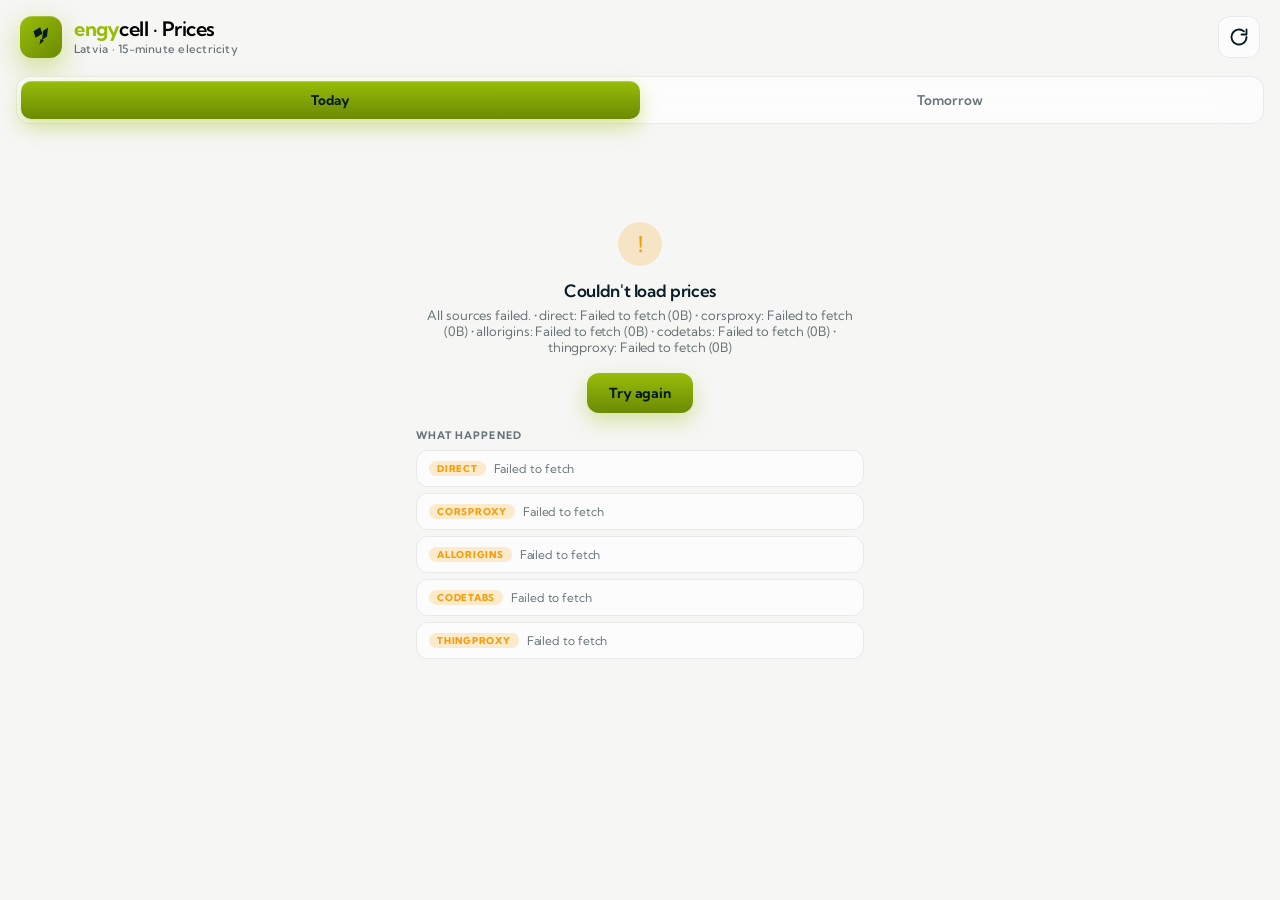
==== docs/index.html @ 6e105265 "Restore the green — stronger central glow and top green radial Boosts the brand-green radial gradien" ====
<!doctype html>
<html lang="en">
<head>
  <meta charset="utf-8">
  <meta name="viewport" content="width=device-width, initial-scale=1, viewport-fit=cover">
  <meta name="theme-color" content="#071C23">
  <meta name="apple-mobile-web-app-capable" content="yes">
  <meta name="apple-mobile-web-app-title" content="EngyCell">
  <meta name="apple-mobile-web-app-status-bar-style" content="black-translucent">
  <meta http-equiv="Cache-Control" content="no-cache">
  <link rel="manifest" href="manifest.webmanifest">
  <link rel="apple-touch-icon" href="icon-180.png">
  <link rel="icon" href="icon.svg" type="image/svg+xml">
  <link rel="preconnect" href="https://fonts.googleapis.com">
  <link rel="preconnect" href="https://fonts.gstatic.com" crossorigin>
  <link href="https://fonts.googleapis.com/css2?family=Kumbh+Sans:wght@400;500;600;700&display=swap" rel="stylesheet">
  <link rel="stylesheet" href="styles.css?v=13">
  <title>EngyCell Prices · Latvia electricity</title>
</head>
<body class="app-entering">
  <div class="bg">
    <div class="orb orb-a"></div>
    <div class="orb orb-b"></div>
    <div class="orb orb-c"></div>
    <svg class="wires" viewBox="0 0 1440 900" preserveAspectRatio="xMidYMid slice" aria-hidden="true">
      <g fill="none" stroke-linecap="square" stroke-linejoin="miter">
        <path class="wire-track" pathLength="1000" d="M -40 140 H 180 V 220 H 400 V 160 H 640 V 260 H 880 V 180 H 1140 V 280 H 1480"/>
        <path class="wire-pulse" pathLength="1000" d="M -40 140 H 180 V 220 H 400 V 160 H 640 V 260 H 880 V 180 H 1140 V 280 H 1480" style="--dur:11s;--delay:0s;"/>

        <path class="wire-track" pathLength="1000" d="M -40 360 H 140 V 300 H 380 V 420 H 620 V 340 H 900 V 440 H 1160 V 380 H 1480"/>
        <path class="wire-pulse" pathLength="1000" d="M -40 360 H 140 V 300 H 380 V 420 H 620 V 340 H 900 V 440 H 1160 V 380 H 1480" style="--dur:14s;--delay:-5s;"/>

        <path class="wire-track" pathLength="1000" d="M -40 560 H 220 V 480 H 460 V 620 H 720 V 520 H 980 V 640 H 1240 V 560 H 1480"/>
        <path class="wire-pulse" pathLength="1000" d="M -40 560 H 220 V 480 H 460 V 620 H 720 V 520 H 980 V 640 H 1240 V 560 H 1480" style="--dur:9s;--delay:-3s;"/>

        <path class="wire-track" pathLength="1000" d="M -40 760 H 280 V 820 H 520 V 680 H 800 V 820 H 1060 V 720 H 1320 V 820 H 1480"/>
        <path class="wire-pulse" pathLength="1000" d="M -40 760 H 280 V 820 H 520 V 680 H 800 V 820 H 1060 V 720 H 1320 V 820 H 1480" style="--dur:13s;--delay:-7s;"/>

        <path class="wire-track" pathLength="1000" d="M 60 -40 V 140"/>
        <path class="wire-track" pathLength="1000" d="M 880 180 V 440"/>
        <path class="wire-track" pathLength="1000" d="M 460 620 V 940"/>
        <path class="wire-track" pathLength="1000" d="M 1160 380 V 940"/>
      </g>
    </svg>
    <div class="grain"></div>
  </div>

  <header class="top">
    <div class="brand">
      <div class="logo-mark" aria-hidden="true">
        <!-- engycell-inspired mark: lightning bolt + turbine blade -->
        <svg viewBox="0 0 24 24" xmlns="http://www.w3.org/2000/svg">
          <!-- turbine / blade element (left) -->
          <path d="M4.5 6.2 L11.2 2.2 L13.3 8.8 L6.6 12.8 Z" fill="#071C23"/>
          <!-- bolt element (right, offset) -->
          <path d="M14 6 L19 2.4 L18 11.4 L13 15 Z" fill="#071C23"/>
          <!-- small accent triangle (tail) -->
          <path d="M11.6 14 L15 15.8 L10.5 19.6 Z" fill="#071C23"/>
        </svg>
      </div>
      <div class="brand-text">
        <h1><span class="brand-accent">engy</span>cell · Prices</h1>
        <p class="subtitle">Latvia · 15-minute electricity</p>
      </div>
    </div>
    <button id="refresh" class="icon-btn" aria-label="Refresh">
      <svg viewBox="0 0 24 24" width="20" height="20" fill="none" stroke="currentColor" stroke-width="2.2" stroke-linecap="round" stroke-linejoin="round"><path d="M21 12a9 9 0 1 1-3-6.7"/><path d="M21 3v6h-6"/></svg>
    </button>
  </header>

  <div class="segmented" role="tablist">
    <div class="seg-thumb" id="seg-thumb"></div>
    <button class="seg active" data-day="today" role="tab" aria-selected="true">Today</button>
    <button class="seg" data-day="tomorrow" role="tab" aria-selected="false">Tomorrow</button>
  </div>

  <main id="app">
    <div id="loading" class="state">
      <div class="spinner"></div>
      <p class="state-title">Loading prices</p>
      <p id="loading-msg" class="state-sub"></p>
    </div>

    <div id="error" class="state hidden">
      <div class="state-icon">!</div>
      <p class="state-title">Couldn't load prices</p>
      <p id="error-msg" class="state-sub"></p>
      <button id="retry" class="btn">Try again</button>
      <div id="diag" class="diag"></div>
    </div>

    <div id="content" class="hidden fade-in">
      <section class="hero">
        <div class="hero-top">
          <span class="pill" id="hero-pill">—</span>
          <span class="hero-label" id="hero-label">Right now</span>
        </div>
        <div class="hero-num">
          <span class="hero-value" id="hero-value">—</span>
          <span class="hero-unit">¢/kWh</span>
        </div>
        <div class="hero-meta">
          <span id="hero-sub" class="hero-time">—</span>
          <span id="hero-delta" class="hero-delta"></span>
        </div>
        <svg id="hero-spark" class="hero-spark" viewBox="0 0 340 60" preserveAspectRatio="none" aria-hidden="true"></svg>
      </section>

      <section id="insight" class="insight hidden">
        <div class="insight-icon" id="insight-icon">🌿</div>
        <div class="insight-text">
          <div class="insight-title" id="insight-title"></div>
          <div class="insight-sub" id="insight-sub"></div>
        </div>
      </section>

      <section class="stats">
        <div class="stat lo">
          <div class="stat-head"><span class="stat-dot"></span> Cheapest</div>
          <div class="stat-value" id="stat-lo">—</div>
          <div class="stat-sub" id="stat-lo-sub"></div>
        </div>
        <div class="stat hi">
          <div class="stat-head"><span class="stat-dot"></span> Priciest</div>
          <div class="stat-value" id="stat-hi">—</div>
          <div class="stat-sub" id="stat-hi-sub"></div>
        </div>
      </section>

      <section class="card chart-card">
        <div class="card-head">
          <h3>15-minute bars</h3>
          <div class="legend">
            <span>👑 cheapest</span>
            <span>🔥 priciest</span>
          </div>
        </div>
        <svg id="chart" viewBox="0 0 640 280" preserveAspectRatio="xMidYMid meet" role="img" aria-label="Price chart"></svg>
      </section>

      <section class="card list-card">
        <div class="card-head">
          <h3>Every 15-minute slot</h3>
          <span class="count" id="slot-count"></span>
        </div>
        <div id="list" class="list"></div>
      </section>

      <p class="updated" id="updated"></p>
    </div>
  </main>
  <script src="app.js?v=13" defer></script>
</body>
</html>
---- docs/styles.css ----
/* ------------------------------------------------------------------
   engycell · Volts — premium mobile UI
   Palette: #EEEEEE off-white / #98BD09 vivid green /
            #071C23 deep teal / #03413C secondary teal
   Type: Kumbh Sans (Regular 400 / Semibold 600 / Bold 700)
   ------------------------------------------------------------------ */

:root {
  color-scheme: dark light;

  /* --- Dark is the brand default (matches Engycell comms) --- */
  --bg-0: #030F14;              /* 1 shade deeper than #071C23 for depth */
  --bg-1: #071C23;              /* primary dark teal */
  --bg-2: #03413C;              /* secondary deep teal */
  --text: #EEEEEE;
  --text-strong: #FFFFFF;
  --muted: rgba(238, 238, 238, 0.58);
  --muted-2: rgba(238, 238, 238, 0.32);
  --hair: rgba(238, 238, 238, 0.08);

  --brand:      #98BD09;        /* vivid green */
  --brand-2:    #B7D910;        /* a touch brighter for glow */
  --brand-dim:  #6B8A04;        /* deeper green for hover / borders */
  --brand-soft: rgba(152, 189, 9, 0.14);
  --brand-glow: rgba(152, 189, 9, 0.45);

  --teal:       #03413C;
  --teal-soft:  rgba(3, 65, 60, 0.35);

  /* "Priciest" signal — amber that still feels Engycell */
  --warn:       #F59E0B;
  --warn-2:     #FBBF24;
  --warn-soft:  rgba(245, 158, 11, 0.16);
  --warn-glow:  rgba(245, 158, 11, 0.45);

  --card: rgba(238, 238, 238, 0.04);
  --card-strong: rgba(238, 238, 238, 0.08);
  --card-border: rgba(238, 238, 238, 0.09);
  --shadow-card: 0 10px 40px rgba(0, 0, 0, 0.45),
                 0 1px 0 rgba(238, 238, 238, 0.05) inset;
  --shadow-hero: 0 24px 80px rgba(152, 189, 9, 0.18);

  --brand-grad:   linear-gradient(135deg, #98BD09 0%, #B7D910 55%, #EEEEEE 120%);
  --brand-grad-2: linear-gradient(135deg, #98BD09 0%, #03413C 100%);
  --brand-grad-3: linear-gradient(180deg, #98BD09 0%, #6B8A04 100%);
  --hero-grad:    linear-gradient(180deg, #B7D910 0%, #98BD09 60%, #6B8A04 100%);

  --orb-a: rgba(152, 189, 9, 0.38);
  --orb-b: rgba(3, 65, 60, 0.85);
  --orb-c: rgba(152, 189, 9, 0.22);
  --grain-opacity: 0.05;
}

@media (prefers-color-scheme: light) {
  :root {
    --bg-0: #EEEEEE;
    --bg-1: #F6F6F4;
    --bg-2: #DDE1D2;
    --text: #071C23;
    --text-strong: #000000;
    --muted: rgba(7, 28, 35, 0.6);
    --muted-2: rgba(7, 28, 35, 0.32);
    --hair: rgba(7, 28, 35, 0.08);

    --brand-soft: rgba(152, 189, 9, 0.18);
    --warn-soft: rgba(245, 158, 11, 0.2);

    --card: rgba(255, 255, 255, 0.7);
    --card-strong: rgba(255, 255, 255, 0.9);
    --card-border: rgba(7, 28, 35, 0.08);
    --shadow-card: 0 10px 30px rgba(7, 28, 35, 0.08),
                   0 1px 0 rgba(255, 255, 255, 0.7) inset;
    --shadow-hero: 0 20px 60px rgba(152, 189, 9, 0.25);

    --orb-a: rgba(152, 189, 9, 0.35);
    --orb-b: rgba(3, 65, 60, 0.25);
    --orb-c: rgba(152, 189, 9, 0.2);
    --grain-opacity: 0.025;
  }
}

/* ------------------------------------------------------------------
   Reset & base
   ------------------------------------------------------------------ */
* { box-sizing: border-box; -webkit-tap-highlight-color: transparent; }
html, body { margin: 0; padding: 0; min-height: 100%; }
html { background: var(--bg-1); }

body {
  font-family: "Kumbh Sans", -apple-system, BlinkMacSystemFont, "SF Pro Text",
               system-ui, sans-serif;
  font-weight: 400;
  color: var(--text);
  background: var(--bg-1);
  padding: env(safe-area-inset-top) env(safe-area-inset-right)
           env(safe-area-inset-bottom) env(safe-area-inset-left);
  -webkit-font-smoothing: antialiased;
  min-height: 100vh;
  overflow-x: hidden;
  letter-spacing: -0.005em;
}

h1, h2, h3, p { margin: 0; }
button { font: inherit; color: inherit; font-family: inherit; }

/* ------------------------------------------------------------------
   Animated background — Engycell green on deep teal
   ------------------------------------------------------------------ */
.bg {
  position: fixed; inset: 0;
  z-index: -1;
  overflow: hidden;
  background:
    radial-gradient(900px 500px at 20% -10%, rgba(152, 189, 9, 0.22), transparent 70%),
    radial-gradient(1300px 1100px at 50% 45%, rgba(152, 189, 9, 0.32), transparent 65%),
    radial-gradient(1100px 700px at 110% -10%, rgba(3, 65, 60, 0.55), transparent 60%),
    radial-gradient(1000px 800px at -10% 110%, rgba(152, 189, 9, 0.30), transparent 60%),
    var(--bg-1);
}
@media (prefers-color-scheme: light) {
  .bg {
    background:
      radial-gradient(1200px 900px at 50% 45%, rgba(152, 189, 9, 0.14), transparent 65%),
      radial-gradient(1100px 700px at 110% -10%, rgba(152, 189, 9, 0.18), transparent 60%),
      radial-gradient(900px 600px at -10% 110%, rgba(3, 65, 60, 0.10), transparent 60%),
      var(--bg-1);
  }
}

.orb {
  position: absolute;
  border-radius: 50%;
  filter: blur(90px);
  will-change: transform;
}
.orb-a { width: 460px; height: 460px; background: var(--orb-a); top: -100px; left: -140px; animation: drift 28s ease-in-out infinite; }
.orb-b { width: 380px; height: 380px; background: var(--orb-b); top: 18%; right: -160px; animation: drift 36s ease-in-out infinite reverse; }
.orb-c { width: 540px; height: 540px; background: var(--orb-c); bottom: -240px; left: 15%; animation: drift 44s ease-in-out infinite; }

@keyframes drift {
  0%, 100% { transform: translate(0, 0) scale(1); }
  50%      { transform: translate(40px, -50px) scale(1.10); }
}

.grain {
  position: absolute; inset: 0; pointer-events: none;
  opacity: var(--grain-opacity);
  background-image: url("data:image/svg+xml;utf8,<svg xmlns='http://www.w3.org/2000/svg' width='180' height='180'><filter id='n'><feTurbulence type='fractalNoise' baseFrequency='0.9' stitchTiles='stitch'/></filter><rect width='100%25' height='100%25' filter='url(%23n)'/></svg>");
  mix-blend-mode: overlay;
}

/* Electricity wires — angular circuit-trace lines with current flowing through */
.wires {
  position: absolute; inset: 0;
  width: 100%; height: 100%;
  pointer-events: none;
  opacity: 1;
}
.wire-track {
  stroke: rgba(183, 217, 16, 0.50);
  stroke-width: 2;
}
@media (prefers-color-scheme: light) {
  .wire-track { stroke: rgba(3, 65, 60, 0.38); stroke-width: 1.6; }
}
.wire-pulse {
  stroke: #E8FF42;
  stroke-width: 3.6;
  /* Two bright segments per cycle, widely spaced, so a pulse is visible
     somewhere on every wire most of the time. */
  stroke-dasharray: 40 460 40 460;
  filter: drop-shadow(0 0 9px rgba(232, 255, 66, 1))
          drop-shadow(0 0 22px rgba(152, 189, 9, 0.85));
  animation: wire-flow var(--dur, 12s) linear infinite;
  animation-delay: var(--delay, 0s);
  will-change: stroke-dashoffset;
}
@keyframes wire-flow {
  from { stroke-dashoffset: 1000; }
  to   { stroke-dashoffset: 0; }
}
@media (prefers-reduced-motion: reduce) {
  .wire-pulse { animation: none; stroke-dashoffset: 500; }
}

/* ------------------------------------------------------------------
   Launch animation — short logo pop + wire energize sweep
   ------------------------------------------------------------------ */
body.app-entering .logo-mark {
  animation: logoPop 560ms cubic-bezier(.22,1.3,.36,1) both;
}
body.app-entering .brand-text {
  animation: brandSlide 500ms cubic-bezier(.2,.7,.2,1) 120ms both;
}
body.app-entering .wire-pulse {
  animation:
    wire-energize 700ms cubic-bezier(.22,.9,.2,1) both,
    wire-flow var(--dur, 12s) linear 700ms infinite;
}
body.app-entering .segmented,
body.app-entering main {
  animation: contentRise 500ms cubic-bezier(.2,.7,.2,1) 200ms both;
}
@keyframes logoPop {
  0%   { opacity: 0; transform: scale(.5) rotate(-8deg); filter: brightness(1.8); }
  60%  { opacity: 1; transform: scale(1.08) rotate(2deg); filter: brightness(1.3); }
  100% { opacity: 1; transform: scale(1) rotate(0); filter: brightness(1); }
}
@keyframes brandSlide {
  from { opacity: 0; transform: translateX(-10px); }
  to   { opacity: 1; transform: translateX(0); }
}
@keyframes contentRise {
  from { opacity: 0; transform: translateY(10px); }
  to   { opacity: 1; transform: translateY(0); }
}
@keyframes wire-energize {
  from { stroke-dashoffset: 1000; opacity: 0; }
  30%  { opacity: 1; }
  to   { stroke-dashoffset: 0; opacity: 1; }
}
@media (prefers-reduced-motion: reduce) {
  body.app-entering .logo-mark,
  body.app-entering .brand-text,
  body.app-entering .wire-pulse,
  body.app-entering .segmented,
  body.app-entering main { animation: none; }
}

/* ------------------------------------------------------------------
   Header
   ------------------------------------------------------------------ */
.top {
  display: flex;
  align-items: center;
  justify-content: space-between;
  padding: 16px 20px 6px;
}
.brand { display: flex; align-items: center; gap: 12px; }
.logo-mark {
  width: 42px; height: 42px;
  border-radius: 12px;
  display: grid; place-items: center;
  background: linear-gradient(135deg, #98BD09 0%, #6B8A04 100%);
  box-shadow: 0 10px 28px rgba(152, 189, 9, 0.45),
              0 1px 0 rgba(255, 255, 255, 0.2) inset;
}
.logo-mark svg { width: 24px; height: 24px; }
.brand-text h1 {
  font-size: 20px;
  font-weight: 600;
  letter-spacing: -0.025em;
  line-height: 1;
  color: var(--text-strong);
}
.brand-text h1 .brand-accent { color: var(--brand); font-weight: 700; }
.subtitle {
  color: var(--muted);
  font-size: 11.5px;
  font-weight: 500;
  margin-top: 3px;
  letter-spacing: 0.02em;
}

.icon-btn {
  width: 42px; height: 42px;
  border: 1px solid var(--card-border);
  background: var(--card);
  backdrop-filter: blur(20px) saturate(1.4);
  -webkit-backdrop-filter: blur(20px) saturate(1.4);
  border-radius: 12px;
  display: grid; place-items: center;
  cursor: pointer;
  color: var(--text);
  transition: transform .15s ease, background .15s, border-color .15s;
}
.icon-btn:active { transform: scale(0.92); }
.icon-btn:hover { border-color: var(--brand); }
.icon-btn.spinning svg { animation: spin 0.8s linear infinite; }
@keyframes spin { to { transform: rotate(360deg); } }

/* ------------------------------------------------------------------
   Segmented control
   ------------------------------------------------------------------ */
.segmented {
  position: relative;
  display: flex;
  gap: 0;
  margin: 12px 16px 14px;
  padding: 4px;
  background: var(--card);
  border: 1px solid var(--card-border);
  border-radius: 14px;
  backdrop-filter: blur(20px) saturate(1.4);
  -webkit-backdrop-filter: blur(20px) saturate(1.4);
}
.seg-thumb {
  position: absolute;
  top: 4px; bottom: 4px;
  width: calc(50% - 4px);
  left: 4px;
  background: var(--brand-grad-3);
  border-radius: 10px;
  box-shadow: 0 8px 20px rgba(152, 189, 9, 0.4),
              0 1px 0 rgba(255, 255, 255, 0.25) inset;
  transition: transform .34s cubic-bezier(.4, 1.2, .4, 1);
}
.seg-thumb.right { transform: translateX(100%); }
.seg {
  position: relative;
  z-index: 1;
  flex: 1;
  padding: 11px 12px;
  border: 0;
  border-radius: 10px;
  background: transparent;
  color: var(--muted);
  font-weight: 600;
  font-size: 13.5px;
  letter-spacing: 0;
  cursor: pointer;
  transition: color .25s;
}
.seg.active { color: #071C23; font-weight: 700; }

/* ------------------------------------------------------------------
   Main layout
   ------------------------------------------------------------------ */
main {
  padding: 4px 16px 48px;
  max-width: 520px;
  margin: 0 auto;
}
.hidden { display: none !important; }
.fade-in { animation: fadeUp .5s cubic-bezier(.2,.7,.2,1) both; }
@keyframes fadeUp {
  from { opacity: 0; transform: translateY(8px); }
  to   { opacity: 1; transform: translateY(0); }
}

/* Loading / error */
.state {
  text-align: center;
  padding: 80px 20px;
  color: var(--muted);
}
.state-title { font-weight: 600; font-size: 17px; color: var(--text); margin: 0 0 6px; letter-spacing: -0.02em; }
.state-sub { font-size: 13px; margin: 0 0 18px; }
.state-icon {
  width: 44px; height: 44px;
  border-radius: 50%;
  background: var(--warn-soft);
  color: var(--warn);
  display: grid; place-items: center;
  margin: 0 auto 14px;
  font-weight: 700; font-size: 22px;
}
.spinner {
  width: 32px; height: 32px;
  border: 2.5px solid var(--hair);
  border-top-color: var(--brand);
  border-radius: 50%;
  margin: 0 auto 14px;
  animation: spin 0.8s linear infinite;
}
.loading-msg {
  font-size: 12px;
  color: var(--muted);
  margin-top: 6px;
}
.btn {
  padding: 11px 22px;
  border: 0;
  border-radius: 12px;
  background: var(--brand-grad-3);
  color: #071C23;
  font-weight: 700;
  font-size: 14px;
  cursor: pointer;
  letter-spacing: -0.005em;
  box-shadow: 0 8px 20px rgba(152, 189, 9, 0.35);
}
.btn:active { transform: scale(0.97); }

/* ------------------------------------------------------------------
   Hero card
   ------------------------------------------------------------------ */
.hero {
  position: relative;
  margin: 4px 0 14px;
  padding: 22px 22px 0;
  border-radius: 28px;
  background: var(--card);
  border: 1px solid var(--card-border);
  backdrop-filter: blur(24px) saturate(1.5);
  -webkit-backdrop-filter: blur(24px) saturate(1.5);
  box-shadow: var(--shadow-card), var(--shadow-hero);
  overflow: hidden;
}
.hero::before {
  content: "";
  position: absolute;
  inset: -1px;
  border-radius: 28px;
  padding: 1px;
  background: linear-gradient(135deg, rgba(152, 189, 9, 0.45), rgba(255,255,255,0.04) 40%, transparent);
  -webkit-mask: linear-gradient(#000 0 0) content-box, linear-gradient(#000 0 0);
          mask: linear-gradient(#000 0 0) content-box, linear-gradient(#000 0 0);
  -webkit-mask-composite: xor;
          mask-composite: exclude;
  pointer-events: none;
}
.hero-top {
  display: flex;
  align-items: center;
  justify-content: space-between;
}
.pill {
  display: inline-flex;
  align-items: center;
  gap: 6px;
  padding: 5px 10px;
  border-radius: 999px;
  font-size: 10.5px;
  font-weight: 700;
  letter-spacing: 0.1em;
  text-transform: uppercase;
  background: var(--brand-soft);
  color: var(--brand);
}
.pill.cheap  { background: var(--brand-soft); color: var(--brand); box-shadow: 0 0 20px var(--brand-glow); }
.pill.pricy  { background: var(--warn-soft);  color: var(--warn);  box-shadow: 0 0 16px var(--warn-glow); }
.pill.normal { background: var(--hair);       color: var(--text); }

.hero-label {
  font-size: 11px;
  font-weight: 700;
  color: var(--muted);
  letter-spacing: 0.12em;
  text-transform: uppercase;
}
.hero-label.live {
  display: inline-flex;
  align-items: center;
  gap: 7px;
  padding: 5px 11px 5px 9px;
  border-radius: 999px;
  color: #071C23;
  background: var(--brand-grad-3);
  box-shadow: 0 0 22px var(--brand-glow),
              0 1px 0 rgba(255,255,255,0.28) inset;
  font-weight: 800;
  font-size: 10.5px;
}
.hero-label.live::before {
  content: "";
  width: 7px; height: 7px;
  border-radius: 50%;
  background: #071C23;
  box-shadow: 0 0 6px rgba(7, 28, 35, 0.6);
  animation: heroLivePulse 1.4s ease-in-out infinite;
}
@keyframes heroLivePulse {
  0%, 100% { opacity: 1; transform: scale(1); }
  50%      { opacity: 0.45; transform: scale(0.78); }
}
.hero-num {
  display: flex;
  align-items: baseline;
  gap: 8px;
  margin-top: 14px;
}
.hero-value {
  font-size: 86px;
  font-weight: 700;
  line-height: 0.92;
  letter-spacing: -0.045em;
  font-variant-numeric: tabular-nums;
  color: var(--text-strong);
  background: var(--hero-grad);
  -webkit-background-clip: text;
          background-clip: text;
  -webkit-text-fill-color: transparent;
  filter: drop-shadow(0 4px 20px rgba(152, 189, 9, 0.25));
}
.hero-value.cheap  { background: linear-gradient(180deg, #B7D910 0%, #98BD09 60%, #6B8A04 100%);
                     -webkit-background-clip: text; background-clip: text; -webkit-text-fill-color: transparent; }
.hero-value.pricy  { background: linear-gradient(180deg, #FBBF24 0%, #F59E0B 60%, #B45309 100%);
                     -webkit-background-clip: text; background-clip: text; -webkit-text-fill-color: transparent; }
.hero-value.normal { background: linear-gradient(180deg, #FFFFFF 0%, #EEEEEE 60%, rgba(238,238,238,0.6) 100%);
                     -webkit-background-clip: text; background-clip: text; -webkit-text-fill-color: transparent; }

.hero-unit {
  font-size: 18px;
  font-weight: 600;
  color: var(--muted);
  letter-spacing: -0.01em;
}
.hero-meta {
  display: flex;
  align-items: center;
  justify-content: space-between;
  margin-top: 10px;
  padding-bottom: 10px;
}
.hero-time { font-size: 13px; color: var(--muted); font-variant-numeric: tabular-nums; }
.hero-delta {
  font-size: 11.5px;
  font-weight: 600;
  padding: 4px 9px;
  border-radius: 7px;
  background: var(--hair);
  color: var(--muted);
  font-variant-numeric: tabular-nums;
  letter-spacing: 0.01em;
}
.hero-delta.good { background: var(--brand-soft); color: var(--brand); }
.hero-delta.bad  { background: var(--warn-soft);  color: var(--warn); }

.hero-spark {
  display: block;
  width: calc(100% + 44px);
  margin: 4px -22px 0;
  height: 60px;
}

/* ------------------------------------------------------------------
   Insight card
   ------------------------------------------------------------------ */
.insight {
  display: flex;
  align-items: center;
  gap: 14px;
  padding: 14px 16px;
  margin-bottom: 14px;
  border-radius: 20px;
  background: var(--card);
  border: 1px solid var(--card-border);
  backdrop-filter: blur(20px) saturate(1.4);
  -webkit-backdrop-filter: blur(20px) saturate(1.4);
  box-shadow: var(--shadow-card);
}
.insight-icon {
  width: 44px; height: 44px;
  border-radius: 14px;
  background: var(--brand-soft);
  display: grid; place-items: center;
  font-size: 22px;
  flex: none;
  box-shadow: 0 0 18px var(--brand-glow);
}
.insight-text { flex: 1; min-width: 0; }
.insight-title {
  font-size: 14px;
  font-weight: 600;
  letter-spacing: -0.015em;
  color: var(--text-strong);
}
.insight-sub {
  font-size: 12px;
  color: var(--muted);
  margin-top: 2px;
}

/* ------------------------------------------------------------------
   Stat cards
   ------------------------------------------------------------------ */
.stats {
  display: grid;
  grid-template-columns: 1fr 1fr;
  gap: 10px;
  margin-bottom: 14px;
}
.stat {
  padding: 14px 14px;
  border-radius: 20px;
  background: var(--card);
  border: 1px solid var(--card-border);
  backdrop-filter: blur(20px) saturate(1.4);
  -webkit-backdrop-filter: blur(20px) saturate(1.4);
  box-shadow: var(--shadow-card);
}
.stat-head {
  display: flex;
  align-items: center;
  gap: 6px;
  font-size: 10.5px;
  font-weight: 700;
  letter-spacing: 0.08em;
  text-transform: uppercase;
}
.stat-dot { width: 8px; height: 8px; border-radius: 50%; }
.stat.lo .stat-head { color: var(--brand); }
.stat.lo .stat-dot  { background: var(--brand); box-shadow: 0 0 12px var(--brand); }
.stat.hi .stat-head { color: var(--warn); }
.stat.hi .stat-dot  { background: var(--warn); box-shadow: 0 0 12px var(--warn); }
.stat-value {
  font-size: 26px;
  font-weight: 700;
  letter-spacing: -0.03em;
  margin-top: 8px;
  font-variant-numeric: tabular-nums;
  color: var(--text-strong);
}
.stat-sub {
  font-size: 11.5px;
  color: var(--muted);
  margin-top: 2px;
  font-variant-numeric: tabular-nums;
}
.cells {
  color: var(--muted);
  font-size: 11px;
  font-weight: 600;
  margin-left: 2px;
}

/* ------------------------------------------------------------------
   Card
   ------------------------------------------------------------------ */
.card {
  padding: 18px;
  margin-bottom: 14px;
  border-radius: 24px;
  background: var(--card);
  border: 1px solid var(--card-border);
  backdrop-filter: blur(22px) saturate(1.5);
  -webkit-backdrop-filter: blur(22px) saturate(1.5);
  box-shadow: var(--shadow-card);
}
.card-head {
  display: flex;
  align-items: center;
  justify-content: space-between;
  margin-bottom: 12px;
}
.card-head h3 {
  font-size: 11px;
  font-weight: 700;
  letter-spacing: 0.1em;
  text-transform: uppercase;
  color: var(--muted);
}
.count {
  font-size: 11.5px;
  color: var(--muted);
  font-variant-numeric: tabular-nums;
  letter-spacing: 0.02em;
}

/* Chart */
.chart-card { padding: 18px 16px 14px; }
#chart {
  width: 100%;
  height: 280px;
  display: block;
  overflow: visible;
}
.legend {
  display: flex;
  gap: 12px;
  font-size: 10.5px;
  color: var(--muted);
  font-weight: 600;
  letter-spacing: 0.04em;
}
.legend span { display: inline-flex; align-items: center; gap: 5px; }

/* ------------------------------------------------------------------
   Slot grid — compact 4-column layout
   ------------------------------------------------------------------ */
.list-card { padding: 14px 12px 12px; }
.list {
  display: grid;
  grid-template-columns: repeat(4, 1fr);
  gap: 4px;
}
@media (min-width: 480px) {
  .list { grid-template-columns: repeat(6, 1fr); gap: 5px; }
}
@media (min-width: 720px) {
  .list { grid-template-columns: repeat(8, 1fr); gap: 6px; }
}

.cell {
  position: relative;
  padding: 8px 6px 7px;
  border-radius: 10px;
  background: rgba(238, 238, 238, 0.03);
  border: 1px solid var(--card-border);
  text-align: center;
  transition: transform .15s cubic-bezier(.2,.7,.2,1), background .2s;
  overflow: hidden;
}
@media (prefers-color-scheme: light) {
  .cell { background: rgba(7, 28, 35, 0.02); }
}
.cell:active { transform: scale(0.97); }

.cell-time {
  font-size: 9.5px;
  font-weight: 600;
  color: var(--muted);
  letter-spacing: 0.04em;
  font-variant-numeric: tabular-nums;
}
.cell-price {
  font-size: 14px;
  font-weight: 700;
  letter-spacing: -0.025em;
  font-variant-numeric: tabular-nums;
  margin-top: 3px;
  line-height: 1.15;
  color: var(--text-strong);
}
.cell-unit {
  color: var(--muted);
  font-size: 9px;
  font-weight: 600;
  margin-left: 1px;
}
.cell-bar {
  height: 3px;
  background: var(--hair);
  border-radius: 2px;
  overflow: hidden;
  margin-top: 6px;
}
.cell-bar > span {
  display: block;
  height: 100%;
  border-radius: 2px;
  background: linear-gradient(90deg, #03413C, #98BD09);
  transition: width .4s cubic-bezier(.2,.7,.2,1);
}

.cell-badge {
  position: absolute;
  top: 3px;
  right: 3px;
  font-size: 9px;
  line-height: 1;
  opacity: 0.95;
}

/* Cheap */
.cell.cheap {
  background: linear-gradient(160deg, rgba(152, 189, 9, 0.28), rgba(152, 189, 9, 0.06));
  border-color: rgba(152, 189, 9, 0.4);
  box-shadow: 0 4px 18px rgba(152, 189, 9, 0.18),
              0 0 0 1px rgba(152, 189, 9, 0.12) inset;
}
.cell.cheap .cell-price { color: var(--brand-2); }
.cell.cheap .cell-bar > span { background: linear-gradient(90deg, #6B8A04, #98BD09, #B7D910); }

/* Pricy */
.cell.pricy {
  background: linear-gradient(160deg, rgba(245, 158, 11, 0.28), rgba(245, 158, 11, 0.06));
  border-color: rgba(245, 158, 11, 0.4);
  box-shadow: 0 4px 18px rgba(245, 158, 11, 0.18),
              0 0 0 1px rgba(245, 158, 11, 0.12) inset;
}
.cell.pricy .cell-price { color: var(--warn); }
.cell.pricy .cell-bar > span { background: linear-gradient(90deg, #B45309, #F59E0B, #FBBF24); }

/* Crown (absolute cheapest) — pure brand green with extra glow */
.cell.crown {
  background: linear-gradient(160deg, rgba(152, 189, 9, 0.38), rgba(3, 65, 60, 0.20));
  border-color: rgba(152, 189, 9, 0.7);
  box-shadow: 0 8px 28px rgba(152, 189, 9, 0.45),
              0 0 0 1px rgba(152, 189, 9, 0.3) inset;
}
.cell.crown .cell-badge { font-size: 12px; top: 2px; right: 2px;
  filter: drop-shadow(0 0 6px rgba(152, 189, 9, .8)); }
.cell.crown .cell-price { color: #B7D910; }

/* Flame (absolute priciest) */
.cell.flame {
  background: linear-gradient(160deg, rgba(251, 191, 36, 0.36), rgba(180, 83, 9, 0.14));
  border-color: rgba(251, 191, 36, 0.6);
  box-shadow: 0 8px 28px rgba(245, 158, 11, 0.35),
              0 0 0 1px rgba(251, 191, 36, 0.25) inset;
}
.cell.flame .cell-badge { font-size: 12px; top: 2px; right: 2px;
  filter: drop-shadow(0 0 6px rgba(251, 191, 36, .8)); }
.cell.flame .cell-price { color: var(--warn-2); }

/* Now ring */
.cell.now {
  border-color: transparent;
  position: relative;
}
.cell.now::before {
  content: "";
  position: absolute;
  inset: -1px;
  border-radius: 11px;
  padding: 1.8px;
  background: var(--brand-grad-3);
  -webkit-mask: linear-gradient(#000 0 0) content-box, linear-gradient(#000 0 0);
          mask: linear-gradient(#000 0 0) content-box, linear-gradient(#000 0 0);
  -webkit-mask-composite: xor;
          mask-composite: exclude;
  pointer-events: none;
  animation: pulseRing 2s ease-in-out infinite;
}
@keyframes pulseRing {
  0%, 100% { opacity: 1; }
  50% { opacity: 0.55; }
}
.cell.now .cell-badge { color: var(--brand); animation: pulseRing 1.2s infinite; }

/* ------------------------------------------------------------------
   Footer
   ------------------------------------------------------------------ */
.updated {
  text-align: center;
  color: var(--muted-2);
  font-size: 11px;
  margin-top: 14px;
  letter-spacing: 0.05em;
}

.err-msg {
  white-space: pre-wrap;
  text-align: left;
  max-width: 420px;
  margin: 0 auto 16px;
  font-family: ui-monospace, SFMono-Regular, Menlo, monospace;
  font-size: 12px;
  background: var(--card);
  border: 1px solid var(--card-border);
  border-radius: 10px;
  padding: 10px;
  color: var(--muted);
}

/* Diagnostics */
.diag {
  text-align: left;
  max-width: 460px;
  margin: 16px auto 0;
}
.diag-title {
  font-size: 10.5px;
  font-weight: 700;
  color: var(--muted);
  text-transform: uppercase;
  letter-spacing: 0.1em;
  margin-bottom: 8px;
}
.diag-item {
  background: var(--card);
  border: 1px solid var(--card-border);
  border-radius: 12px;
  padding: 10px 12px;
  margin-bottom: 6px;
}
.diag-item summary {
  cursor: pointer;
  display: flex;
  align-items: center;
  gap: 8px;
  list-style: none;
  font-size: 12px;
}
.diag-item summary::-webkit-details-marker { display: none; }
.pill-mini {
  font-size: 9.5px;
  font-weight: 800;
  padding: 2px 8px;
  border-radius: 999px;
  letter-spacing: 0.08em;
  text-transform: uppercase;
}
.pill-mini.ok  { background: var(--brand-soft); color: var(--brand); }
.pill-mini.bad { background: var(--warn-soft);  color: var(--warn); }
.diag-status { color: var(--muted); font-size: 12px; }
.diag-url    { font-size: 11px; color: var(--muted); word-break: break-all; margin: 6px 0; }
.diag-body pre {
  background: var(--hair);
  border-radius: 8px;
  padding: 8px 10px;
  font-size: 11px;
  white-space: pre-wrap;
  word-break: break-all;
  margin: 0;
  font-family: ui-monospace, SFMono-Regular, Menlo, monospace;
  color: var(--muted);
}
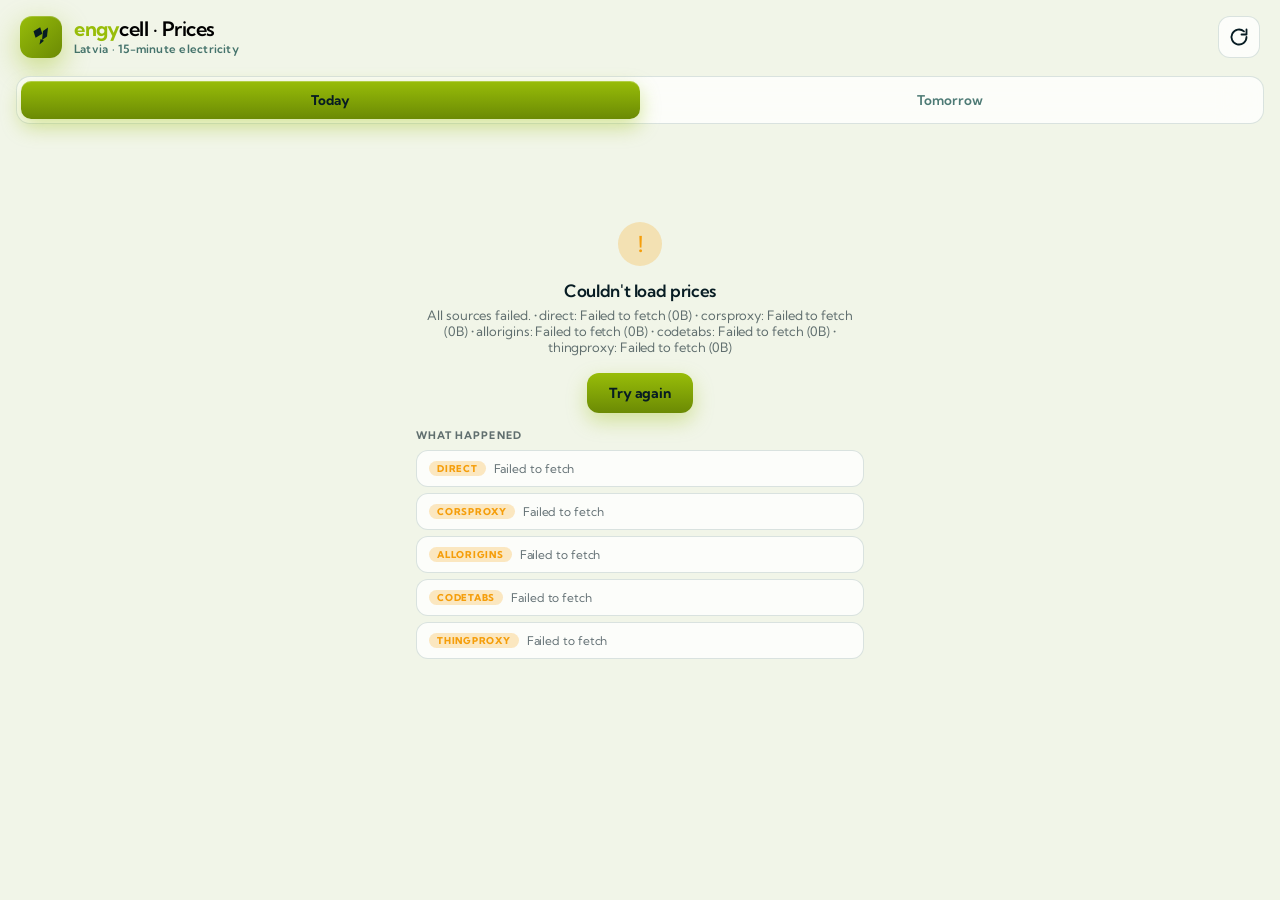
==== commit d3207436: "Vibrant light mode — fix invisible hero number, juice up contrast - .hero-value was painted white on" ====
--- a/docs/index.html
+++ b/docs/index.html
@@ -3,7 +3,7 @@
 <head>
   <meta charset="utf-8">
   <meta name="viewport" content="width=device-width, initial-scale=1, viewport-fit=cover">
-  <meta name="theme-color" content="#071C23">
+  <meta name="theme-color" content="#0A2B26">
   <meta name="apple-mobile-web-app-capable" content="yes">
   <meta name="apple-mobile-web-app-title" content="EngyCell">
   <meta name="apple-mobile-web-app-status-bar-style" content="black-translucent">
@@ -14,7 +14,7 @@
   <link rel="preconnect" href="https://fonts.googleapis.com">
   <link rel="preconnect" href="https://fonts.gstatic.com" crossorigin>
   <link href="https://fonts.googleapis.com/css2?family=Kumbh+Sans:wght@400;500;600;700&display=swap" rel="stylesheet">
-  <link rel="stylesheet" href="styles.css?v=13">
+  <link rel="stylesheet" href="styles.css?v=16">
   <title>EngyCell Prices · Latvia electricity</title>
 </head>
 <body class="app-entering">
@@ -149,6 +149,6 @@
       <p class="updated" id="updated"></p>
     </div>
   </main>
-  <script src="app.js?v=13" defer></script>
+  <script src="app.js?v=16" defer></script>
 </body>
 </html>
--- a/docs/styles.css
+++ b/docs/styles.css
@@ -9,8 +9,8 @@
   color-scheme: dark light;
 
   /* --- Dark is the brand default (matches Engycell comms) --- */
-  --bg-0: #030F14;              /* 1 shade deeper than #071C23 for depth */
-  --bg-1: #071C23;              /* primary dark teal */
+  --bg-0: #05161C;              /* slightly deeper for depth */
+  --bg-1: #0A2B26;              /* green-teal base — pulls #071C23 toward #03413C */
   --bg-2: #03413C;              /* secondary deep teal */
   --text: #EEEEEE;
   --text-strong: #FFFFFF;
@@ -54,28 +54,28 @@
 @media (prefers-color-scheme: light) {
   :root {
     --bg-0: #EEEEEE;
-    --bg-1: #F6F6F4;
+    --bg-1: #F1F5E8;         /* faint brand-green tint in the base */
     --bg-2: #DDE1D2;
     --text: #071C23;
     --text-strong: #000000;
-    --muted: rgba(7, 28, 35, 0.6);
-    --muted-2: rgba(7, 28, 35, 0.32);
-    --hair: rgba(7, 28, 35, 0.08);
-
-    --brand-soft: rgba(152, 189, 9, 0.18);
-    --warn-soft: rgba(245, 158, 11, 0.2);
-
-    --card: rgba(255, 255, 255, 0.7);
-    --card-strong: rgba(255, 255, 255, 0.9);
-    --card-border: rgba(7, 28, 35, 0.08);
-    --shadow-card: 0 10px 30px rgba(7, 28, 35, 0.08),
-                   0 1px 0 rgba(255, 255, 255, 0.7) inset;
-    --shadow-hero: 0 20px 60px rgba(152, 189, 9, 0.25);
-
-    --orb-a: rgba(152, 189, 9, 0.35);
-    --orb-b: rgba(3, 65, 60, 0.25);
-    --orb-c: rgba(152, 189, 9, 0.2);
-    --grain-opacity: 0.025;
+    --muted: rgba(7, 28, 35, 0.62);
+    --muted-2: rgba(7, 28, 35, 0.34);
+    --hair: rgba(7, 28, 35, 0.10);
+
+    --brand-soft: rgba(152, 189, 9, 0.24);
+    --warn-soft: rgba(245, 158, 11, 0.24);
+
+    --card: rgba(255, 255, 255, 0.78);
+    --card-strong: rgba(255, 255, 255, 0.94);
+    --card-border: rgba(3, 65, 60, 0.14);
+    --shadow-card: 0 14px 36px rgba(3, 65, 60, 0.10),
+                   0 1px 0 rgba(255, 255, 255, 0.9) inset;
+    --shadow-hero: 0 22px 60px rgba(152, 189, 9, 0.30);
+
+    --orb-a: rgba(152, 189, 9, 0.45);
+    --orb-b: rgba(3, 65, 60, 0.28);
+    --orb-c: rgba(152, 189, 9, 0.28);
+    --grain-opacity: 0.03;
   }
 }
 
@@ -111,10 +111,10 @@
   z-index: -1;
   overflow: hidden;
   background:
-    radial-gradient(900px 500px at 20% -10%, rgba(152, 189, 9, 0.22), transparent 70%),
-    radial-gradient(1300px 1100px at 50% 45%, rgba(152, 189, 9, 0.32), transparent 65%),
+    radial-gradient(900px 500px at 20% -10%, rgba(152, 189, 9, 0.28), transparent 70%),
+    radial-gradient(1300px 1100px at 50% 45%, rgba(152, 189, 9, 0.40), transparent 65%),
     radial-gradient(1100px 700px at 110% -10%, rgba(3, 65, 60, 0.55), transparent 60%),
-    radial-gradient(1000px 800px at -10% 110%, rgba(152, 189, 9, 0.30), transparent 60%),
+    radial-gradient(1000px 800px at -10% 110%, rgba(152, 189, 9, 0.38), transparent 60%),
     var(--bg-1);
 }
 @media (prefers-color-scheme: light) {
@@ -149,35 +149,44 @@
   mix-blend-mode: overlay;
 }
 
-/* Electricity wires — angular circuit-trace lines with current flowing through */
+/* Electricity wires — angular circuit-trace lines with current flowing through.
+   The pulses flicker to read as live / buzzing current. */
 .wires {
   position: absolute; inset: 0;
   width: 100%; height: 100%;
   pointer-events: none;
   opacity: 1;
+  z-index: 0;
 }
 .wire-track {
-  stroke: rgba(183, 217, 16, 0.50);
-  stroke-width: 2;
+  stroke: #98BD09;
+  stroke-opacity: 0.72;
+  stroke-width: 2.6;
 }
 @media (prefers-color-scheme: light) {
-  .wire-track { stroke: rgba(3, 65, 60, 0.38); stroke-width: 1.6; }
+  .wire-track { stroke: #03413C; stroke-opacity: 0.5; stroke-width: 2; }
 }
 .wire-pulse {
-  stroke: #E8FF42;
-  stroke-width: 3.6;
-  /* Two bright segments per cycle, widely spaced, so a pulse is visible
-     somewhere on every wire most of the time. */
-  stroke-dasharray: 40 460 40 460;
-  filter: drop-shadow(0 0 9px rgba(232, 255, 66, 1))
-          drop-shadow(0 0 22px rgba(152, 189, 9, 0.85));
-  animation: wire-flow var(--dur, 12s) linear infinite;
-  animation-delay: var(--delay, 0s);
-  will-change: stroke-dashoffset;
+  stroke: #F2FF6A;
+  stroke-width: 5;
+  /* Three bright segments per cycle so a pulse is visible somewhere on every
+     wire pretty much all the time. 80-unit segments = 8% of path length each. */
+  stroke-dasharray: 80 253 80 253 80 254;
+  filter: drop-shadow(0 0 10px rgba(232, 255, 66, 1))
+          drop-shadow(0 0 26px rgba(152, 189, 9, 0.9));
+  animation:
+    wire-flow var(--dur, 12s) linear infinite,
+    wire-buzz 0.09s steps(2, end) infinite;
+  animation-delay: var(--delay, 0s), 0s;
+  will-change: stroke-dashoffset, opacity;
 }
 @keyframes wire-flow {
   from { stroke-dashoffset: 1000; }
   to   { stroke-dashoffset: 0; }
+}
+@keyframes wire-buzz {
+  0%, 100% { opacity: 1;    stroke-width: 5;   }
+  50%      { opacity: 0.65; stroke-width: 4.2; }
 }
 @media (prefers-reduced-motion: reduce) {
   .wire-pulse { animation: none; stroke-dashoffset: 500; }
@@ -490,6 +499,25 @@
 .hero-value.normal { background: linear-gradient(180deg, #FFFFFF 0%, #EEEEEE 60%, rgba(238,238,238,0.6) 100%);
                      -webkit-background-clip: text; background-clip: text; -webkit-text-fill-color: transparent; }
 
+@media (prefers-color-scheme: light) {
+  .hero-value,
+  .hero-value.normal {
+    background: linear-gradient(180deg, #03413C 0%, #071C23 55%, #03413C 100%);
+    -webkit-background-clip: text; background-clip: text; -webkit-text-fill-color: transparent;
+    filter: drop-shadow(0 4px 14px rgba(3, 65, 60, 0.18));
+  }
+  .hero-value.cheap {
+    background: linear-gradient(180deg, #6B8A04 0%, #98BD09 55%, #546D03 100%);
+    -webkit-background-clip: text; background-clip: text; -webkit-text-fill-color: transparent;
+    filter: drop-shadow(0 6px 18px rgba(152, 189, 9, 0.35));
+  }
+  .hero-value.pricy {
+    background: linear-gradient(180deg, #B45309 0%, #D97706 55%, #7C2D04 100%);
+    -webkit-background-clip: text; background-clip: text; -webkit-text-fill-color: transparent;
+    filter: drop-shadow(0 6px 18px rgba(245, 158, 11, 0.35));
+  }
+}
+
 .hero-unit {
   font-size: 18px;
   font-weight: 600;
@@ -693,7 +721,30 @@
   overflow: hidden;
 }
 @media (prefers-color-scheme: light) {
-  .cell { background: rgba(7, 28, 35, 0.02); }
+  .cell { background: rgba(255, 255, 255, 0.6); border-color: rgba(3, 65, 60, 0.10); }
+  .cell-price { color: #071C23; }
+  .cell.cheap { background: linear-gradient(160deg, rgba(152, 189, 9, 0.36), rgba(183, 217, 16, 0.14)); }
+  .cell.cheap .cell-price { color: #556E03; }
+  .cell.pricy { background: linear-gradient(160deg, rgba(245, 158, 11, 0.36), rgba(251, 191, 36, 0.14)); }
+  .cell.pricy .cell-price { color: #B45309; }
+  .cell.crown { background: linear-gradient(160deg, rgba(152, 189, 9, 0.52), rgba(152, 189, 9, 0.16));
+                border-color: rgba(107, 138, 4, 0.55); }
+  .cell.crown .cell-price { color: #556E03; }
+  .cell.flame { background: linear-gradient(160deg, rgba(245, 158, 11, 0.52), rgba(251, 191, 36, 0.16));
+                border-color: rgba(180, 83, 9, 0.55); }
+  .cell.flame .cell-price { color: #8A3E07; }
+
+  /* Punch up supporting elements in light mode */
+  .subtitle { color: rgba(3, 65, 60, 0.72); font-weight: 600; }
+  .hero-label { color: rgba(3, 65, 60, 0.7); }
+  .stat-value { color: #071C23; }
+  .card-head h3 { color: rgba(3, 65, 60, 0.75); }
+  .pill.normal { background: rgba(3, 65, 60, 0.12); color: #03413C; }
+  .pill.cheap  { background: rgba(152, 189, 9, 0.26); color: #4A6103; }
+  .pill.pricy  { background: rgba(245, 158, 11, 0.26); color: #8A3E07; }
+  .seg { color: rgba(3, 65, 60, 0.7); }
+  .seg.active { color: #071C23; }
+  .insight-title { color: #071C23; }
 }
 .cell:active { transform: scale(0.97); }
 
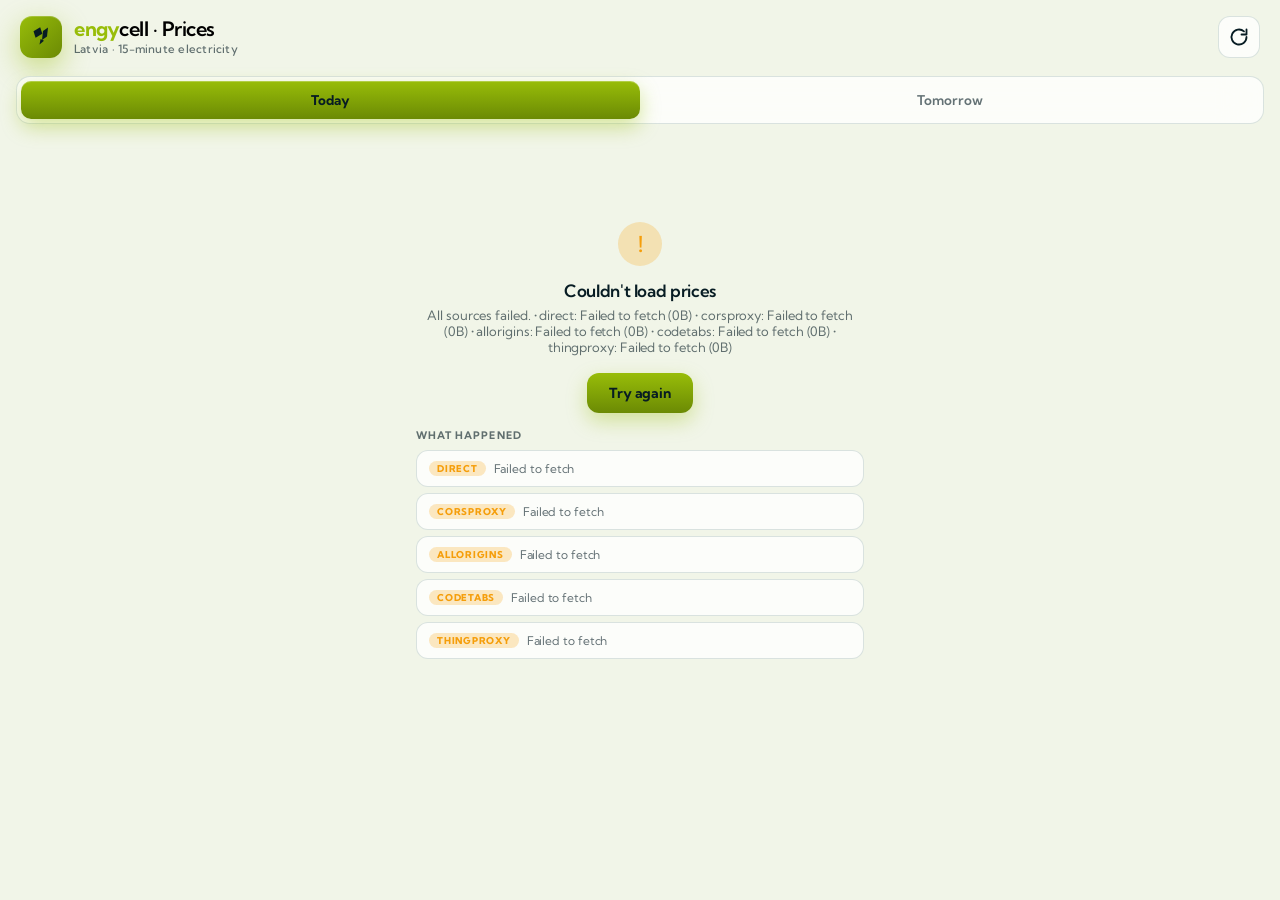
==== commit ed666569: "Drop dark mode — collapse to single light-green Engycell palette Promoted every prefers-color-scheme" ====
--- a/docs/index.html
+++ b/docs/index.html
@@ -3,10 +3,10 @@
 <head>
   <meta charset="utf-8">
   <meta name="viewport" content="width=device-width, initial-scale=1, viewport-fit=cover">
-  <meta name="theme-color" content="#0A2B26">
+  <meta name="theme-color" content="#F1F5E8">
   <meta name="apple-mobile-web-app-capable" content="yes">
   <meta name="apple-mobile-web-app-title" content="EngyCell">
-  <meta name="apple-mobile-web-app-status-bar-style" content="black-translucent">
+  <meta name="apple-mobile-web-app-status-bar-style" content="default">
   <meta http-equiv="Cache-Control" content="no-cache">
   <link rel="manifest" href="manifest.webmanifest">
   <link rel="apple-touch-icon" href="icon-180.png">
@@ -14,7 +14,7 @@
   <link rel="preconnect" href="https://fonts.googleapis.com">
   <link rel="preconnect" href="https://fonts.gstatic.com" crossorigin>
   <link href="https://fonts.googleapis.com/css2?family=Kumbh+Sans:wght@400;500;600;700&display=swap" rel="stylesheet">
-  <link rel="stylesheet" href="styles.css?v=16">
+  <link rel="stylesheet" href="styles.css?v=17">
   <title>EngyCell Prices · Latvia electricity</title>
 </head>
 <body class="app-entering">
@@ -149,6 +149,6 @@
       <p class="updated" id="updated"></p>
     </div>
   </main>
-  <script src="app.js?v=16" defer></script>
+  <script src="app.js?v=17" defer></script>
 </body>
 </html>
--- a/docs/styles.css
+++ b/docs/styles.css
@@ -6,22 +6,22 @@
    ------------------------------------------------------------------ */
 
 :root {
-  color-scheme: dark light;
-
-  /* --- Dark is the brand default (matches Engycell comms) --- */
-  --bg-0: #05161C;              /* slightly deeper for depth */
-  --bg-1: #0A2B26;              /* green-teal base — pulls #071C23 toward #03413C */
-  --bg-2: #03413C;              /* secondary deep teal */
-  --text: #EEEEEE;
-  --text-strong: #FFFFFF;
-  --muted: rgba(238, 238, 238, 0.58);
-  --muted-2: rgba(238, 238, 238, 0.32);
-  --hair: rgba(238, 238, 238, 0.08);
+  color-scheme: light;
+
+  /* --- Light Engycell palette — off-white base with brand-green tint --- */
+  --bg-0: #EEEEEE;
+  --bg-1: #F1F5E8;              /* faint brand-green tint */
+  --bg-2: #DDE1D2;
+  --text: #071C23;
+  --text-strong: #000000;
+  --muted: rgba(7, 28, 35, 0.62);
+  --muted-2: rgba(7, 28, 35, 0.34);
+  --hair: rgba(7, 28, 35, 0.10);
 
   --brand:      #98BD09;        /* vivid green */
   --brand-2:    #B7D910;        /* a touch brighter for glow */
   --brand-dim:  #6B8A04;        /* deeper green for hover / borders */
-  --brand-soft: rgba(152, 189, 9, 0.14);
+  --brand-soft: rgba(152, 189, 9, 0.24);
   --brand-glow: rgba(152, 189, 9, 0.45);
 
   --teal:       #03413C;
@@ -30,53 +30,25 @@
   /* "Priciest" signal — amber that still feels Engycell */
   --warn:       #F59E0B;
   --warn-2:     #FBBF24;
-  --warn-soft:  rgba(245, 158, 11, 0.16);
+  --warn-soft:  rgba(245, 158, 11, 0.24);
   --warn-glow:  rgba(245, 158, 11, 0.45);
 
-  --card: rgba(238, 238, 238, 0.04);
-  --card-strong: rgba(238, 238, 238, 0.08);
-  --card-border: rgba(238, 238, 238, 0.09);
-  --shadow-card: 0 10px 40px rgba(0, 0, 0, 0.45),
-                 0 1px 0 rgba(238, 238, 238, 0.05) inset;
-  --shadow-hero: 0 24px 80px rgba(152, 189, 9, 0.18);
+  --card: rgba(255, 255, 255, 0.78);
+  --card-strong: rgba(255, 255, 255, 0.94);
+  --card-border: rgba(3, 65, 60, 0.14);
+  --shadow-card: 0 14px 36px rgba(3, 65, 60, 0.10),
+                 0 1px 0 rgba(255, 255, 255, 0.9) inset;
+  --shadow-hero: 0 22px 60px rgba(152, 189, 9, 0.30);
 
   --brand-grad:   linear-gradient(135deg, #98BD09 0%, #B7D910 55%, #EEEEEE 120%);
   --brand-grad-2: linear-gradient(135deg, #98BD09 0%, #03413C 100%);
   --brand-grad-3: linear-gradient(180deg, #98BD09 0%, #6B8A04 100%);
-  --hero-grad:    linear-gradient(180deg, #B7D910 0%, #98BD09 60%, #6B8A04 100%);
-
-  --orb-a: rgba(152, 189, 9, 0.38);
-  --orb-b: rgba(3, 65, 60, 0.85);
-  --orb-c: rgba(152, 189, 9, 0.22);
-  --grain-opacity: 0.05;
-}
-
-@media (prefers-color-scheme: light) {
-  :root {
-    --bg-0: #EEEEEE;
-    --bg-1: #F1F5E8;         /* faint brand-green tint in the base */
-    --bg-2: #DDE1D2;
-    --text: #071C23;
-    --text-strong: #000000;
-    --muted: rgba(7, 28, 35, 0.62);
-    --muted-2: rgba(7, 28, 35, 0.34);
-    --hair: rgba(7, 28, 35, 0.10);
-
-    --brand-soft: rgba(152, 189, 9, 0.24);
-    --warn-soft: rgba(245, 158, 11, 0.24);
-
-    --card: rgba(255, 255, 255, 0.78);
-    --card-strong: rgba(255, 255, 255, 0.94);
-    --card-border: rgba(3, 65, 60, 0.14);
-    --shadow-card: 0 14px 36px rgba(3, 65, 60, 0.10),
-                   0 1px 0 rgba(255, 255, 255, 0.9) inset;
-    --shadow-hero: 0 22px 60px rgba(152, 189, 9, 0.30);
-
-    --orb-a: rgba(152, 189, 9, 0.45);
-    --orb-b: rgba(3, 65, 60, 0.28);
-    --orb-c: rgba(152, 189, 9, 0.28);
-    --grain-opacity: 0.03;
-  }
+  --hero-grad:    linear-gradient(180deg, #03413C 0%, #071C23 55%, #03413C 100%);
+
+  --orb-a: rgba(152, 189, 9, 0.45);
+  --orb-b: rgba(3, 65, 60, 0.28);
+  --orb-c: rgba(152, 189, 9, 0.28);
+  --grain-opacity: 0.03;
 }
 
 /* ------------------------------------------------------------------
@@ -111,20 +83,10 @@
   z-index: -1;
   overflow: hidden;
   background:
-    radial-gradient(900px 500px at 20% -10%, rgba(152, 189, 9, 0.28), transparent 70%),
-    radial-gradient(1300px 1100px at 50% 45%, rgba(152, 189, 9, 0.40), transparent 65%),
-    radial-gradient(1100px 700px at 110% -10%, rgba(3, 65, 60, 0.55), transparent 60%),
-    radial-gradient(1000px 800px at -10% 110%, rgba(152, 189, 9, 0.38), transparent 60%),
+    radial-gradient(1200px 900px at 50% 45%, rgba(152, 189, 9, 0.18), transparent 65%),
+    radial-gradient(1100px 700px at 110% -10%, rgba(152, 189, 9, 0.22), transparent 60%),
+    radial-gradient(900px 600px at -10% 110%, rgba(3, 65, 60, 0.12), transparent 60%),
     var(--bg-1);
-}
-@media (prefers-color-scheme: light) {
-  .bg {
-    background:
-      radial-gradient(1200px 900px at 50% 45%, rgba(152, 189, 9, 0.14), transparent 65%),
-      radial-gradient(1100px 700px at 110% -10%, rgba(152, 189, 9, 0.18), transparent 60%),
-      radial-gradient(900px 600px at -10% 110%, rgba(3, 65, 60, 0.10), transparent 60%),
-      var(--bg-1);
-  }
 }
 
 .orb {
@@ -159,12 +121,9 @@
   z-index: 0;
 }
 .wire-track {
-  stroke: #98BD09;
-  stroke-opacity: 0.72;
-  stroke-width: 2.6;
-}
-@media (prefers-color-scheme: light) {
-  .wire-track { stroke: #03413C; stroke-opacity: 0.5; stroke-width: 2; }
+  stroke: #03413C;
+  stroke-opacity: 0.5;
+  stroke-width: 2;
 }
 .wire-pulse {
   stroke: #F2FF6A;
@@ -486,36 +445,25 @@
   letter-spacing: -0.045em;
   font-variant-numeric: tabular-nums;
   color: var(--text-strong);
-  background: var(--hero-grad);
+  background: linear-gradient(180deg, #03413C 0%, #071C23 55%, #03413C 100%);
   -webkit-background-clip: text;
           background-clip: text;
   -webkit-text-fill-color: transparent;
-  filter: drop-shadow(0 4px 20px rgba(152, 189, 9, 0.25));
-}
-.hero-value.cheap  { background: linear-gradient(180deg, #B7D910 0%, #98BD09 60%, #6B8A04 100%);
-                     -webkit-background-clip: text; background-clip: text; -webkit-text-fill-color: transparent; }
-.hero-value.pricy  { background: linear-gradient(180deg, #FBBF24 0%, #F59E0B 60%, #B45309 100%);
-                     -webkit-background-clip: text; background-clip: text; -webkit-text-fill-color: transparent; }
-.hero-value.normal { background: linear-gradient(180deg, #FFFFFF 0%, #EEEEEE 60%, rgba(238,238,238,0.6) 100%);
-                     -webkit-background-clip: text; background-clip: text; -webkit-text-fill-color: transparent; }
-
-@media (prefers-color-scheme: light) {
-  .hero-value,
-  .hero-value.normal {
-    background: linear-gradient(180deg, #03413C 0%, #071C23 55%, #03413C 100%);
-    -webkit-background-clip: text; background-clip: text; -webkit-text-fill-color: transparent;
-    filter: drop-shadow(0 4px 14px rgba(3, 65, 60, 0.18));
-  }
-  .hero-value.cheap {
-    background: linear-gradient(180deg, #6B8A04 0%, #98BD09 55%, #546D03 100%);
-    -webkit-background-clip: text; background-clip: text; -webkit-text-fill-color: transparent;
-    filter: drop-shadow(0 6px 18px rgba(152, 189, 9, 0.35));
-  }
-  .hero-value.pricy {
-    background: linear-gradient(180deg, #B45309 0%, #D97706 55%, #7C2D04 100%);
-    -webkit-background-clip: text; background-clip: text; -webkit-text-fill-color: transparent;
-    filter: drop-shadow(0 6px 18px rgba(245, 158, 11, 0.35));
-  }
+  filter: drop-shadow(0 4px 14px rgba(3, 65, 60, 0.18));
+}
+.hero-value.normal {
+  background: linear-gradient(180deg, #03413C 0%, #071C23 55%, #03413C 100%);
+  -webkit-background-clip: text; background-clip: text; -webkit-text-fill-color: transparent;
+}
+.hero-value.cheap {
+  background: linear-gradient(180deg, #6B8A04 0%, #98BD09 55%, #546D03 100%);
+  -webkit-background-clip: text; background-clip: text; -webkit-text-fill-color: transparent;
+  filter: drop-shadow(0 6px 18px rgba(152, 189, 9, 0.35));
+}
+.hero-value.pricy {
+  background: linear-gradient(180deg, #B45309 0%, #D97706 55%, #7C2D04 100%);
+  -webkit-background-clip: text; background-clip: text; -webkit-text-fill-color: transparent;
+  filter: drop-shadow(0 6px 18px rgba(245, 158, 11, 0.35));
 }
 
 .hero-unit {
@@ -720,32 +668,14 @@
   transition: transform .15s cubic-bezier(.2,.7,.2,1), background .2s;
   overflow: hidden;
 }
-@media (prefers-color-scheme: light) {
-  .cell { background: rgba(255, 255, 255, 0.6); border-color: rgba(3, 65, 60, 0.10); }
-  .cell-price { color: #071C23; }
-  .cell.cheap { background: linear-gradient(160deg, rgba(152, 189, 9, 0.36), rgba(183, 217, 16, 0.14)); }
-  .cell.cheap .cell-price { color: #556E03; }
-  .cell.pricy { background: linear-gradient(160deg, rgba(245, 158, 11, 0.36), rgba(251, 191, 36, 0.14)); }
-  .cell.pricy .cell-price { color: #B45309; }
-  .cell.crown { background: linear-gradient(160deg, rgba(152, 189, 9, 0.52), rgba(152, 189, 9, 0.16));
-                border-color: rgba(107, 138, 4, 0.55); }
-  .cell.crown .cell-price { color: #556E03; }
-  .cell.flame { background: linear-gradient(160deg, rgba(245, 158, 11, 0.52), rgba(251, 191, 36, 0.16));
-                border-color: rgba(180, 83, 9, 0.55); }
-  .cell.flame .cell-price { color: #8A3E07; }
-
-  /* Punch up supporting elements in light mode */
-  .subtitle { color: rgba(3, 65, 60, 0.72); font-weight: 600; }
-  .hero-label { color: rgba(3, 65, 60, 0.7); }
-  .stat-value { color: #071C23; }
-  .card-head h3 { color: rgba(3, 65, 60, 0.75); }
-  .pill.normal { background: rgba(3, 65, 60, 0.12); color: #03413C; }
-  .pill.cheap  { background: rgba(152, 189, 9, 0.26); color: #4A6103; }
-  .pill.pricy  { background: rgba(245, 158, 11, 0.26); color: #8A3E07; }
-  .seg { color: rgba(3, 65, 60, 0.7); }
-  .seg.active { color: #071C23; }
-  .insight-title { color: #071C23; }
-}
+.cell { background: rgba(255, 255, 255, 0.6); border-color: rgba(3, 65, 60, 0.10); }
+.cell-price { color: #071C23; }
+
+/* Pill / supporting colour overrides for the light palette */
+.pill.normal { background: rgba(3, 65, 60, 0.12); color: #03413C; }
+.pill.cheap  { background: rgba(152, 189, 9, 0.26); color: #4A6103; }
+.pill.pricy  { background: rgba(245, 158, 11, 0.26); color: #8A3E07; }
+.insight-title { color: #071C23; }
 .cell:active { transform: scale(0.97); }
 
 .cell-time {
@@ -796,45 +726,45 @@
 
 /* Cheap */
 .cell.cheap {
-  background: linear-gradient(160deg, rgba(152, 189, 9, 0.28), rgba(152, 189, 9, 0.06));
-  border-color: rgba(152, 189, 9, 0.4);
-  box-shadow: 0 4px 18px rgba(152, 189, 9, 0.18),
-              0 0 0 1px rgba(152, 189, 9, 0.12) inset;
-}
-.cell.cheap .cell-price { color: var(--brand-2); }
+  background: linear-gradient(160deg, rgba(152, 189, 9, 0.36), rgba(183, 217, 16, 0.14));
+  border-color: rgba(107, 138, 4, 0.45);
+  box-shadow: 0 4px 18px rgba(152, 189, 9, 0.22),
+              0 0 0 1px rgba(152, 189, 9, 0.14) inset;
+}
+.cell.cheap .cell-price { color: #556E03; }
 .cell.cheap .cell-bar > span { background: linear-gradient(90deg, #6B8A04, #98BD09, #B7D910); }
 
 /* Pricy */
 .cell.pricy {
-  background: linear-gradient(160deg, rgba(245, 158, 11, 0.28), rgba(245, 158, 11, 0.06));
-  border-color: rgba(245, 158, 11, 0.4);
-  box-shadow: 0 4px 18px rgba(245, 158, 11, 0.18),
-              0 0 0 1px rgba(245, 158, 11, 0.12) inset;
-}
-.cell.pricy .cell-price { color: var(--warn); }
+  background: linear-gradient(160deg, rgba(245, 158, 11, 0.36), rgba(251, 191, 36, 0.14));
+  border-color: rgba(180, 83, 9, 0.45);
+  box-shadow: 0 4px 18px rgba(245, 158, 11, 0.22),
+              0 0 0 1px rgba(245, 158, 11, 0.14) inset;
+}
+.cell.pricy .cell-price { color: #B45309; }
 .cell.pricy .cell-bar > span { background: linear-gradient(90deg, #B45309, #F59E0B, #FBBF24); }
 
 /* Crown (absolute cheapest) — pure brand green with extra glow */
 .cell.crown {
-  background: linear-gradient(160deg, rgba(152, 189, 9, 0.38), rgba(3, 65, 60, 0.20));
-  border-color: rgba(152, 189, 9, 0.7);
-  box-shadow: 0 8px 28px rgba(152, 189, 9, 0.45),
-              0 0 0 1px rgba(152, 189, 9, 0.3) inset;
+  background: linear-gradient(160deg, rgba(152, 189, 9, 0.52), rgba(152, 189, 9, 0.16));
+  border-color: rgba(107, 138, 4, 0.55);
+  box-shadow: 0 8px 28px rgba(152, 189, 9, 0.40),
+              0 0 0 1px rgba(152, 189, 9, 0.30) inset;
 }
 .cell.crown .cell-badge { font-size: 12px; top: 2px; right: 2px;
   filter: drop-shadow(0 0 6px rgba(152, 189, 9, .8)); }
-.cell.crown .cell-price { color: #B7D910; }
+.cell.crown .cell-price { color: #556E03; }
 
 /* Flame (absolute priciest) */
 .cell.flame {
-  background: linear-gradient(160deg, rgba(251, 191, 36, 0.36), rgba(180, 83, 9, 0.14));
-  border-color: rgba(251, 191, 36, 0.6);
-  box-shadow: 0 8px 28px rgba(245, 158, 11, 0.35),
-              0 0 0 1px rgba(251, 191, 36, 0.25) inset;
+  background: linear-gradient(160deg, rgba(245, 158, 11, 0.52), rgba(251, 191, 36, 0.16));
+  border-color: rgba(180, 83, 9, 0.55);
+  box-shadow: 0 8px 28px rgba(245, 158, 11, 0.40),
+              0 0 0 1px rgba(245, 158, 11, 0.30) inset;
 }
 .cell.flame .cell-badge { font-size: 12px; top: 2px; right: 2px;
-  filter: drop-shadow(0 0 6px rgba(251, 191, 36, .8)); }
-.cell.flame .cell-price { color: var(--warn-2); }
+  filter: drop-shadow(0 0 6px rgba(245, 158, 11, .8)); }
+.cell.flame .cell-price { color: #8A3E07; }
 
 /* Now ring */
 .cell.now {
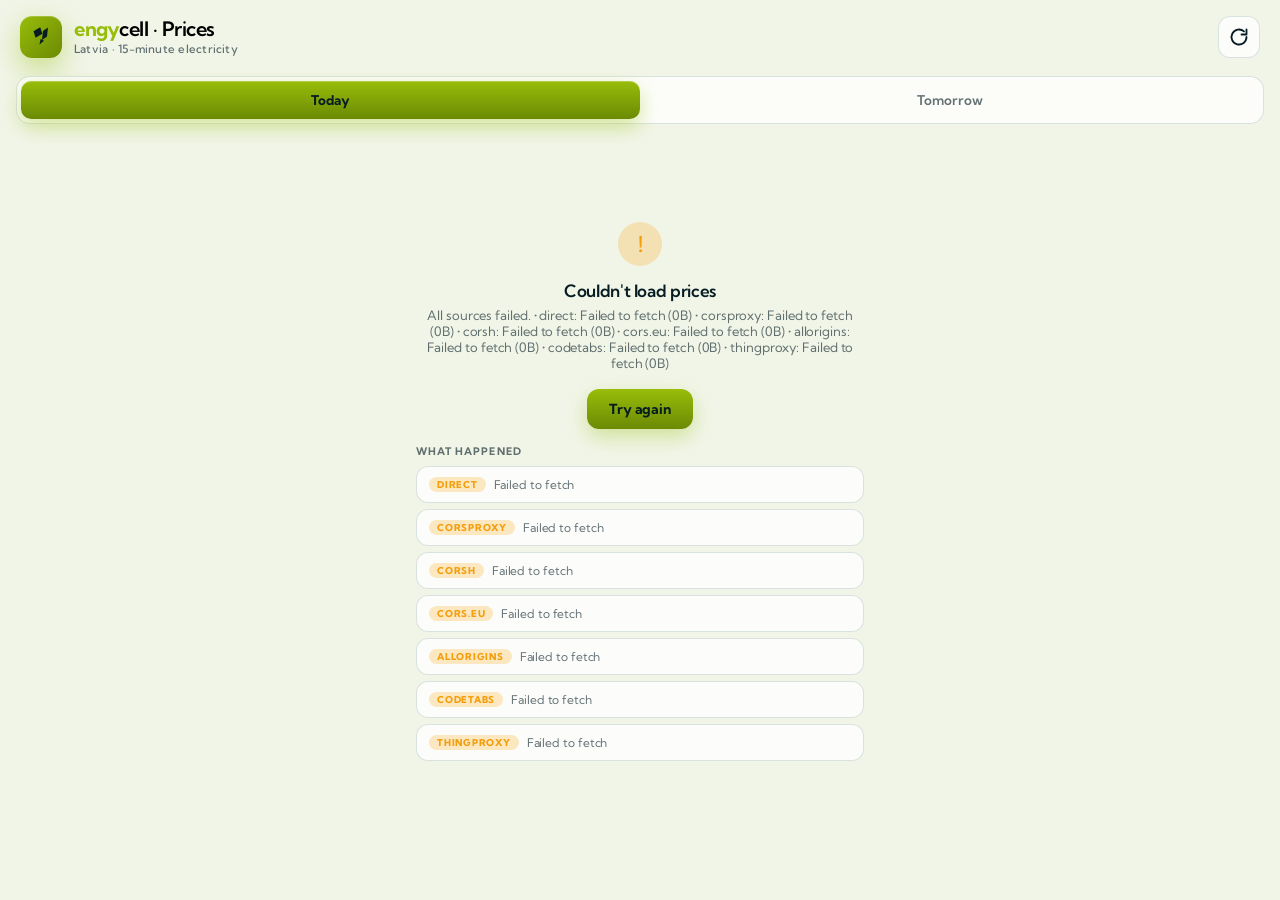
==== commit 09207a39: "Fix CORS-proxy chain — current endpoints, more fallbacks, 12s timeout Old chain was flaky: corsproxy" ====
--- a/docs/index.html
+++ b/docs/index.html
@@ -149,6 +149,6 @@
       <p class="updated" id="updated"></p>
     </div>
   </main>
-  <script src="app.js?v=17" defer></script>
+  <script src="app.js?v=20" defer></script>
 </body>
 </html>
